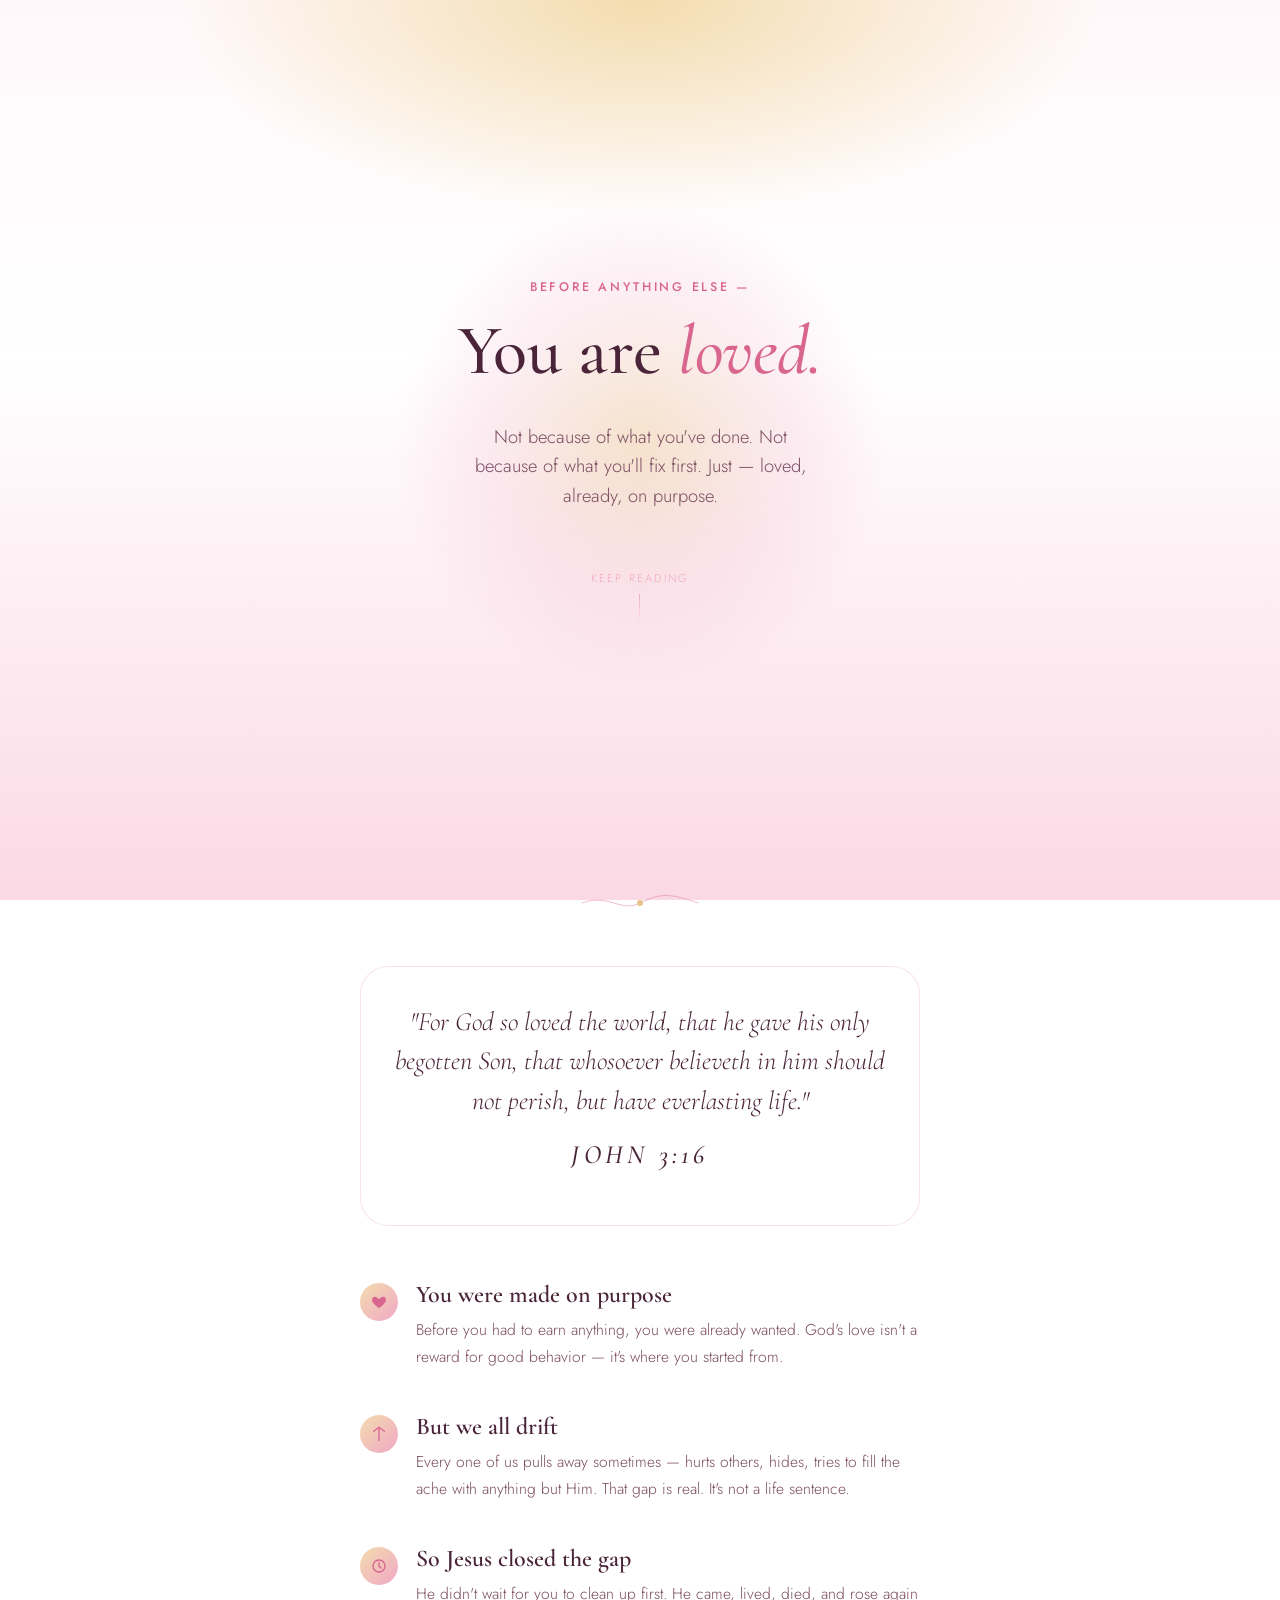
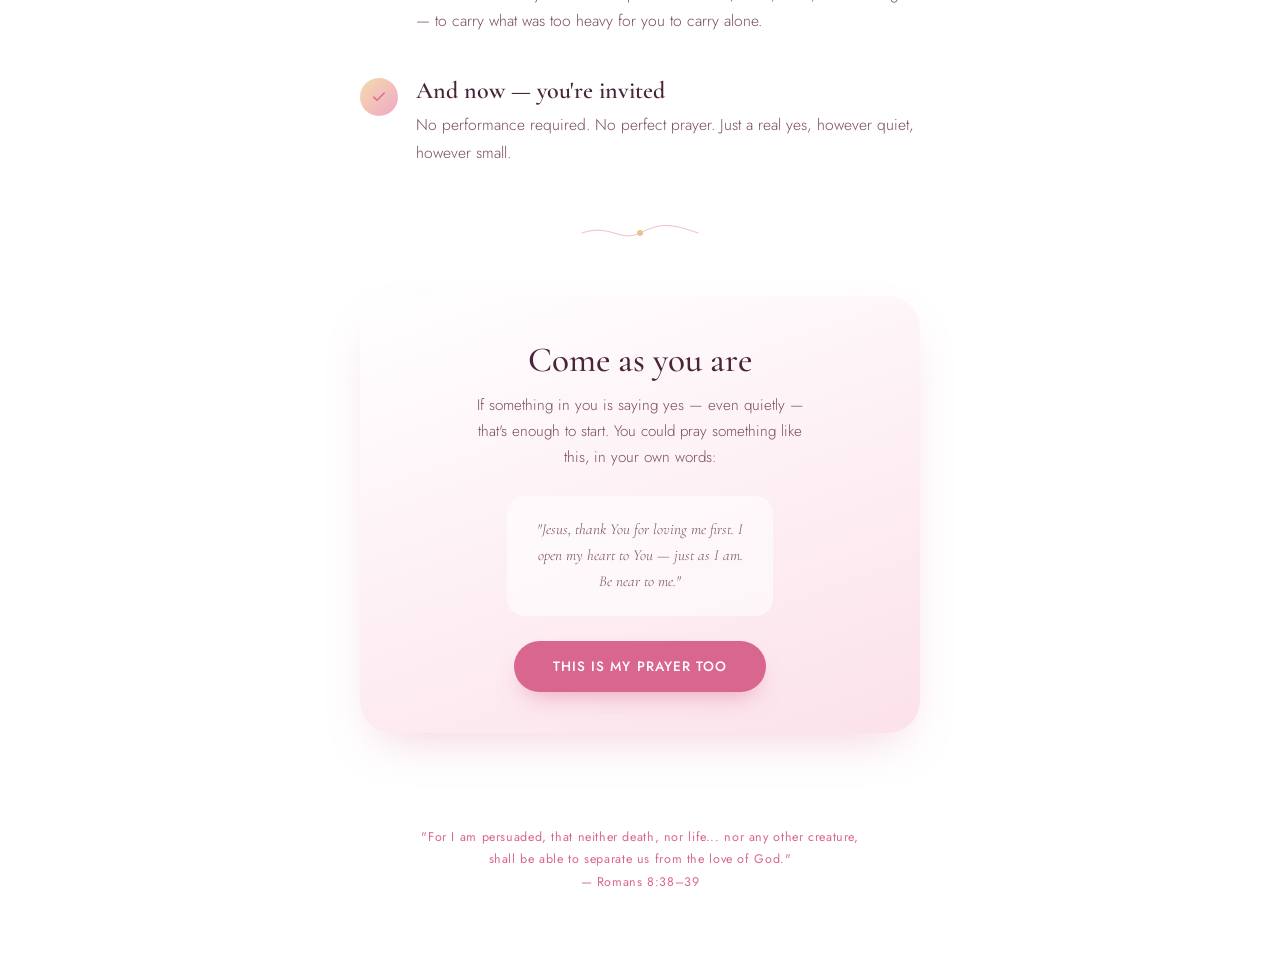
==== jesuslovesyou/index.html @ 0de94b1e "Add /jesuslovesyou landing page Publishes the "You Are Loved" gospel poster as a static page at jour" ====
<!DOCTYPE html>
<html lang="en">
<head>
<meta charset="UTF-8">
<meta name="viewport" content="width=device-width, initial-scale=1.0">
<title>You Are Loved — Good News</title>
<link rel="canonical" href="https://jourhelp.nl/jesuslovesyou">
<meta property="og:url" content="https://jourhelp.nl/jesuslovesyou">
<link rel="preconnect" href="https://fonts.googleapis.com">
<link rel="preconnect" href="https://fonts.gstatic.com" crossorigin>
<link href="https://fonts.googleapis.com/css2?family=Cormorant+Garamond:ital,wght@0,400;0,500;0,600;1,500&family=Jost:wght@300;400;500;600&display=swap" rel="stylesheet">
<style>
  :root{
    --blush:#fff8fa;
    --petal:#fbd9e4;
    --rose:#f0a8c6;
    --rosedeep:#d9668f;
    --plum:#4a2438;
    --plum-soft:#7a4c60;
    --gold:#e6b877;
    --gold-soft:#f3dcae;
    --max:640px;
  }

  *{box-sizing:border-box;}

  html{scroll-behavior:smooth;}

  body{
    margin:0;
    background:
      radial-gradient(60% 40% at 50% 0%, var(--gold-soft) 0%, transparent 60%),
      linear-gradient(180deg, var(--blush) 0%, #fff 40%, var(--petal) 100%);
    background-attachment:fixed;
    color:var(--plum);
    font-family:'Jost', sans-serif;
    font-weight:300;
    -webkit-font-smoothing:antialiased;
    text-rendering:optimizeLegibility;
  }

  .wrap{
    max-width:var(--max);
    margin:0 auto;
    padding:clamp(1.5rem, 6vw, 3rem) clamp(1.25rem, 6vw, 2.5rem) 4rem;
    position:relative;
  }

  /* ---------- Hero ---------- */

  .hero{
    min-height:88vh;
    display:flex;
    flex-direction:column;
    align-items:center;
    justify-content:center;
    text-align:center;
    position:relative;
  }

  .glow{
    position:absolute;
    top:50%; left:50%;
    width:min(80vw, 480px);
    height:min(80vw, 480px);
    transform:translate(-50%,-50%);
    background:radial-gradient(circle, rgba(230,184,119,0.35) 0%, rgba(240,168,198,0.18) 45%, transparent 72%);
    filter:blur(6px);
    border-radius:50%;
    z-index:0;
    animation:breathe 7s ease-in-out infinite;
  }

  @keyframes breathe{
    0%, 100%{ transform:translate(-50%,-50%) scale(1); opacity:0.9; }
    50%{ transform:translate(-50%,-50%) scale(1.08); opacity:1; }
  }

  .eyebrow{
    position:relative; z-index:1;
    font-size:0.78rem;
    letter-spacing:0.22em;
    text-transform:uppercase;
    color:var(--rosedeep);
    margin-bottom:1.1rem;
    font-weight:500;
  }

  h1{
    position:relative; z-index:1;
    font-family:'Cormorant Garamond', serif;
    font-weight:500;
    font-size:clamp(2.6rem, 9vw, 4.4rem);
    line-height:1.05;
    margin:0 0 1rem;
    color:var(--plum);
  }

  h1 em{
    font-style:italic;
    color:var(--rosedeep);
  }

  .hero-sub{
    position:relative; z-index:1;
    font-size:clamp(1rem, 2.6vw, 1.15rem);
    color:var(--plum-soft);
    max-width:32ch;
    line-height:1.6;
    font-weight:300;
  }

  .scroll-cue{
    position:relative; z-index:1;
    margin-top:2.6rem;
    font-size:0.7rem;
    letter-spacing:0.2em;
    text-transform:uppercase;
    color:var(--rose);
    display:flex;
    flex-direction:column;
    align-items:center;
    gap:0.5rem;
  }

  .scroll-cue::after{
    content:"";
    width:1px; height:28px;
    background:linear-gradient(var(--rose), transparent);
    animation:drip 2.2s ease-in-out infinite;
  }

  @keyframes drip{
    0%{ opacity:0; transform:scaleY(0.4); }
    50%{ opacity:1; transform:scaleY(1); }
    100%{ opacity:0; transform:scaleY(0.4); }
  }

  /* ---------- Divider ---------- */

  .divider{
    display:flex;
    justify-content:center;
    margin:3.2rem 0;
    opacity:0.85;
  }

  /* ---------- Verse block ---------- */

  .verse-block{
    text-align:center;
    padding:2.2rem clamp(1rem,4vw,2rem);
    background:rgba(255,255,255,0.55);
    border:1px solid rgba(217,102,143,0.18);
    border-radius:28px;
    backdrop-filter:blur(6px);
  }

  .verse-block p{
    font-family:'Cormorant Garamond', serif;
    font-style:italic;
    font-size:clamp(1.3rem, 4vw, 1.65rem);
    line-height:1.5;
    color:var(--plum);
    margin:0 0 0.9rem;
  }

  .verse-ref{
    font-family:'Jost', sans-serif;
    font-size:0.78rem;
    letter-spacing:0.16em;
    text-transform:uppercase;
    color:var(--rosedeep);
    font-weight:500;
  }

  /* ---------- Story beats ---------- */

  .beats{
    display:flex;
    flex-direction:column;
    gap:2.6rem;
    margin:3.4rem 0;
  }

  .beat{
    display:grid;
    grid-template-columns:auto 1fr;
    gap:1.1rem;
    align-items:start;
  }

  .beat-mark{
    width:38px; height:38px;
    flex-shrink:0;
    border-radius:50%;
    background:linear-gradient(135deg, var(--gold-soft), var(--rose));
    display:flex; align-items:center; justify-content:center;
    margin-top:0.15rem;
  }

  .beat-mark svg{ width:16px; height:16px; }

  .beat h3{
    font-family:'Cormorant Garamond', serif;
    font-weight:600;
    font-size:clamp(1.25rem, 3.4vw, 1.5rem);
    margin:0 0 0.4rem;
    color:var(--plum);
  }

  .beat p{
    margin:0;
    font-size:0.98rem;
    line-height:1.75;
    color:var(--plum-soft);
    font-weight:300;
  }

  /* ---------- Invitation ---------- */

  .invite{
    text-align:center;
    padding:2.6rem clamp(1.25rem,5vw,2.4rem);
    background:linear-gradient(160deg, #fff 0%, var(--petal) 130%);
    border-radius:32px;
    box-shadow:0 20px 50px -20px rgba(217,102,143,0.35);
  }

  .invite h2{
    font-family:'Cormorant Garamond', serif;
    font-weight:500;
    font-size:clamp(1.7rem, 5vw, 2.2rem);
    margin:0 0 0.8rem;
  }

  .invite p{
    font-size:0.95rem;
    line-height:1.7;
    color:var(--plum-soft);
    max-width:38ch;
    margin:0 auto 1.6rem;
    font-weight:300;
  }

  .prayer{
    font-family:'Cormorant Garamond', serif;
    font-style:italic;
    font-size:1.05rem;
    line-height:1.7;
    color:var(--plum);
    background:rgba(255,255,255,0.6);
    border-radius:18px;
    padding:1.3rem 1.4rem;
    margin:0 0 1.8rem;
  }

  .cta{
    display:inline-block;
    padding:0.95rem 2.4rem;
    background:var(--rosedeep);
    color:#fff;
    text-decoration:none;
    border-radius:999px;
    font-size:0.85rem;
    letter-spacing:0.08em;
    text-transform:uppercase;
    font-weight:500;
    transition:transform 0.25s ease, box-shadow 0.25s ease;
    box-shadow:0 12px 24px -10px rgba(217,102,143,0.55);
  }

  .cta:hover{
    transform:translateY(-2px);
    box-shadow:0 16px 30px -10px rgba(217,102,143,0.6);
  }

  /* ---------- Footer ---------- */

  footer{
    text-align:center;
    margin-top:3.4rem;
    padding-top:1.6rem;
  }

  footer p{
    font-size:0.78rem;
    letter-spacing:0.05em;
    color:var(--rosedeep);
    line-height:1.8;
    font-weight:400;
  }

  @media (prefers-reduced-motion: reduce){
    .glow, .scroll-cue::after{ animation:none; }
  }

  @media (max-width:380px){
    .beat{ grid-template-columns:1fr; }
    .beat-mark{ margin-bottom:0.3rem; }
  }
</style>
</head>
<body>

<div class="wrap">

  <section class="hero">
    <div class="glow" aria-hidden="true"></div>
    <p class="eyebrow">before anything else —</p>
    <h1>You are <em>loved.</em></h1>
    <p class="hero-sub">Not because of what you've done. Not because of what you'll fix first. Just — loved, already, on purpose.</p>
    <div class="scroll-cue">keep reading</div>
  </section>

  <div class="divider" aria-hidden="true">
    <svg width="120" height="24" viewBox="0 0 120 24" fill="none">
      <path d="M2 12 C 30 2, 40 22, 60 12 S 90 2, 118 12" stroke="#d9668f" stroke-width="1" stroke-linecap="round" opacity="0.5"/>
      <circle cx="60" cy="12" r="3" fill="#e6b877"/>
    </svg>
  </div>

  <div class="verse-block">
    <p>"For God so loved the world, that he gave his only begotten Son, that whosoever believeth in him should not perish, but have everlasting life."</p>
    <p class="verse-ref">John 3:16</p>
  </div>

  <div class="beats">

    <div class="beat">
      <div class="beat-mark" aria-hidden="true">
        <svg viewBox="0 0 24 24" fill="none"><path d="M12 21s-7-4.35-9.5-9C.5 8 2 4 6 4c2.2 0 3.8 1.3 6 4 2.2-2.7 3.8-4 6-4 4 0 5.5 4 3.5 8-2.5 4.65-9.5 9-9.5 9z" fill="#d9668f"/></svg>
      </div>
      <div>
        <h3>You were made on purpose</h3>
        <p>Before you had to earn anything, you were already wanted. God's love isn't a reward for good behavior — it's where you started from.</p>
      </div>
    </div>

    <div class="beat">
      <div class="beat-mark" aria-hidden="true">
        <svg viewBox="0 0 24 24" fill="none"><path d="M12 2v20M4 8l8-6 8 6" stroke="#d9668f" stroke-width="2" stroke-linecap="round" stroke-linejoin="round"/></svg>
      </div>
      <div>
        <h3>But we all drift</h3>
        <p>Every one of us pulls away sometimes — hurts others, hides, tries to fill the ache with anything but Him. That gap is real. It's not a life sentence.</p>
      </div>
    </div>

    <div class="beat">
      <div class="beat-mark" aria-hidden="true">
        <svg viewBox="0 0 24 24" fill="none"><circle cx="12" cy="12" r="9" stroke="#d9668f" stroke-width="2"/><path d="M12 7v5l3 3" stroke="#d9668f" stroke-width="2" stroke-linecap="round"/></svg>
      </div>
      <div>
        <h3>So Jesus closed the gap</h3>
        <p>He didn't wait for you to clean up first. He came, lived, died, and rose again — to carry what was too heavy for you to carry alone.</p>
      </div>
    </div>

    <div class="beat">
      <div class="beat-mark" aria-hidden="true">
        <svg viewBox="0 0 24 24" fill="none"><path d="M4 12l5 5L20 6" stroke="#d9668f" stroke-width="2" stroke-linecap="round" stroke-linejoin="round"/></svg>
      </div>
      <div>
        <h3>And now — you're invited</h3>
        <p>No performance required. No perfect prayer. Just a real yes, however quiet, however small.</p>
      </div>
    </div>

  </div>

  <div class="divider" aria-hidden="true">
    <svg width="120" height="24" viewBox="0 0 120 24" fill="none">
      <path d="M2 12 C 30 2, 40 22, 60 12 S 90 2, 118 12" stroke="#d9668f" stroke-width="1" stroke-linecap="round" opacity="0.5"/>
      <circle cx="60" cy="12" r="3" fill="#e6b877"/>
    </svg>
  </div>

  <div class="invite">
    <h2>Come as you are</h2>
    <p>If something in you is saying yes — even quietly — that's enough to start. You could pray something like this, in your own words:</p>
    <p class="prayer">"Jesus, thank You for loving me first. I open my heart to You — just as I am. Be near to me."</p>
    <a class="cta" href="#" onclick="return false;">This is my prayer too</a>
  </div>

  <footer>
    <p>"For I am persuaded, that neither death, nor life... nor any other creature,<br>shall be able to separate us from the love of God."<br>— Romans 8:38–39</p>
  </footer>

</div>

</body>
</html>
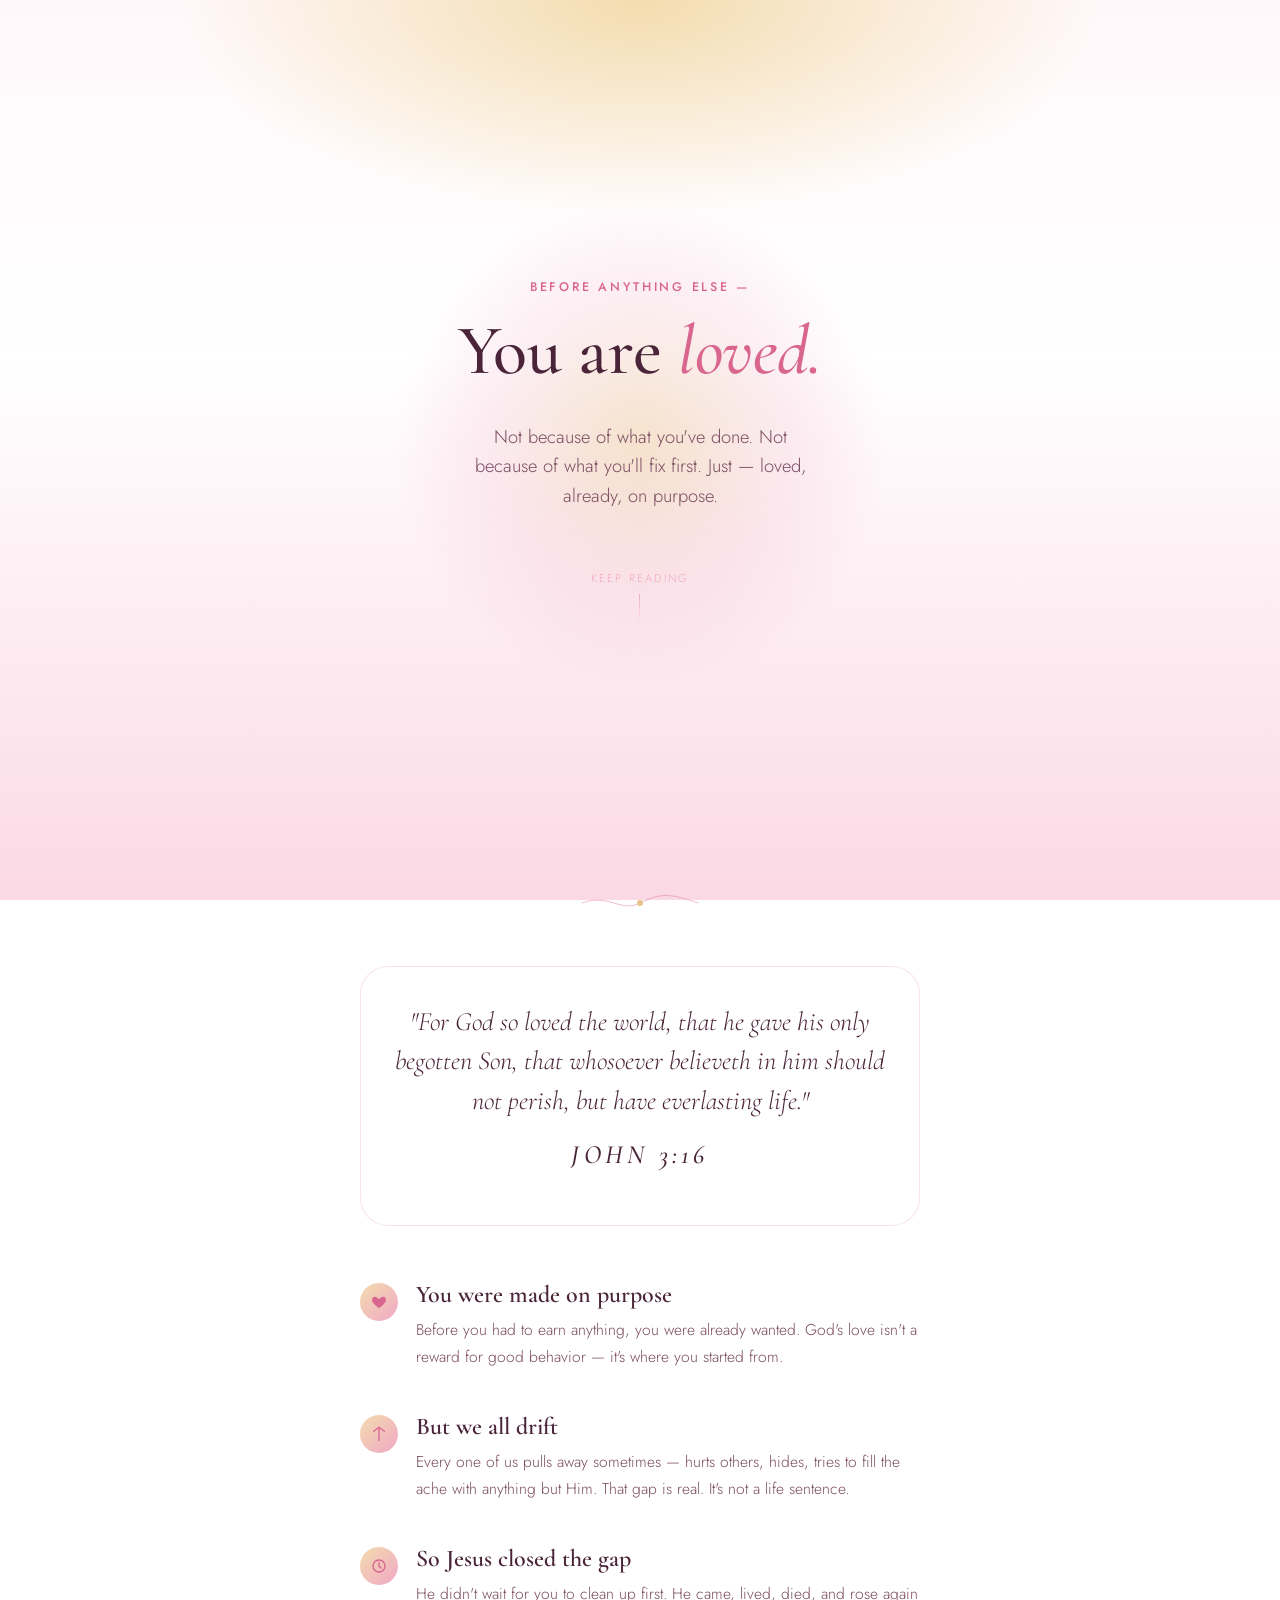
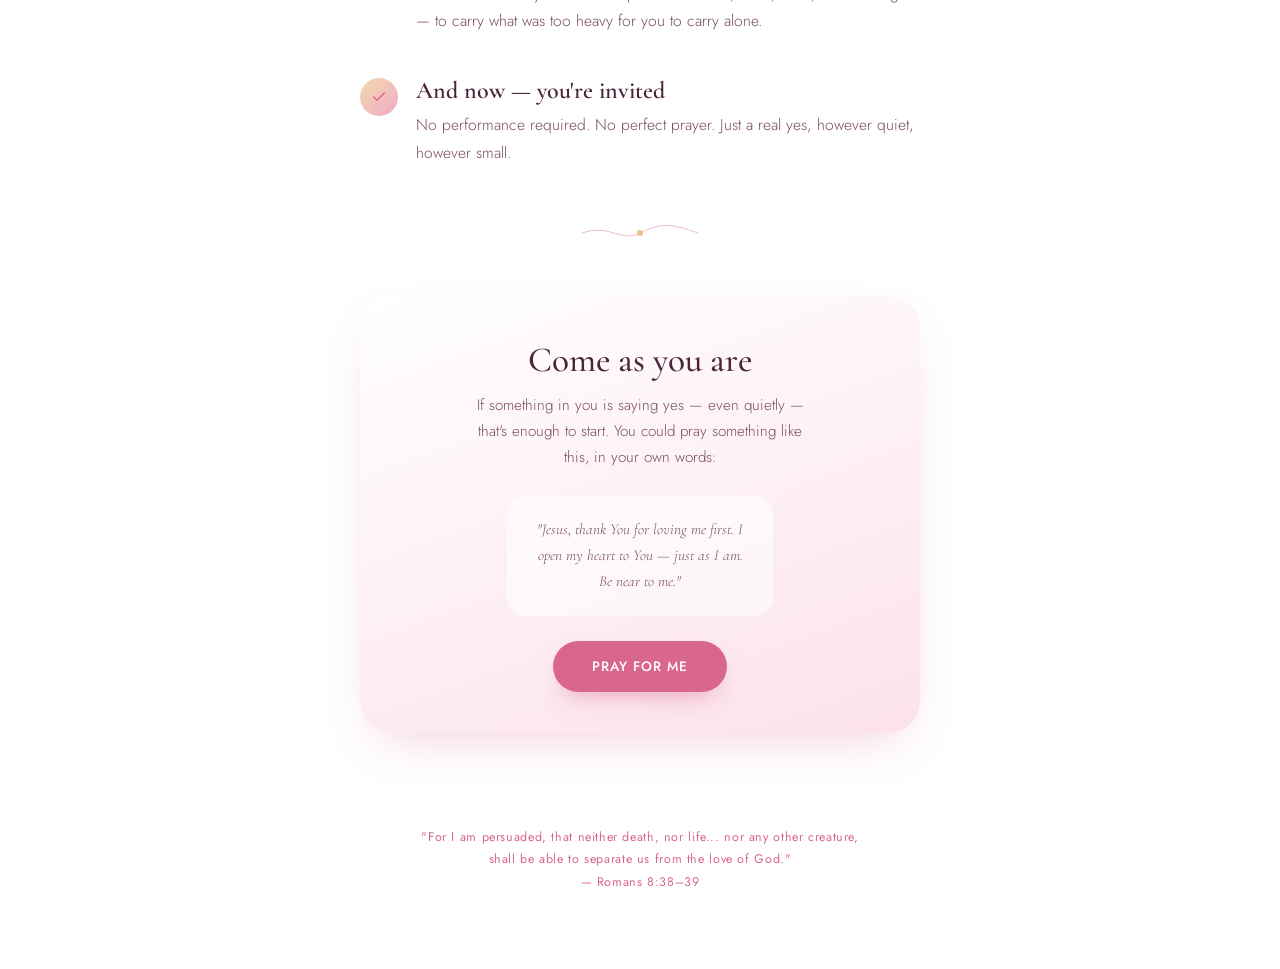
==== commit 5c453fb8: "Turn CTA into a two-step "pray for me" prayer request form Renames the button to "Pray for me". Firs" ====
--- a/jesuslovesyou/index.html
+++ b/jesuslovesyou/index.html
@@ -261,11 +261,14 @@
     background:var(--rosedeep);
     color:#fff;
     text-decoration:none;
+    border:none;
     border-radius:999px;
+    font-family:'Jost', sans-serif;
     font-size:0.85rem;
     letter-spacing:0.08em;
     text-transform:uppercase;
     font-weight:500;
+    cursor:pointer;
     transition:transform 0.25s ease, box-shadow 0.25s ease;
     box-shadow:0 12px 24px -10px rgba(217,102,143,0.55);
   }
@@ -273,6 +276,37 @@
   .cta:hover{
     transform:translateY(-2px);
     box-shadow:0 16px 30px -10px rgba(217,102,143,0.6);
+  }
+
+  .pray-form{
+    display:flex;
+    flex-direction:column;
+    align-items:center;
+    gap:0.9rem;
+  }
+
+  .pray-input{
+    display:none;
+    width:100%;
+    max-width:280px;
+    padding:0.85rem 1.1rem;
+    border:1px solid rgba(217,102,143,0.35);
+    border-radius:999px;
+    background:#fff;
+    color:var(--plum);
+    font-family:'Jost', sans-serif;
+    font-size:0.95rem;
+    text-align:center;
+    outline:none;
+  }
+
+  .pray-input.show{
+    display:block;
+  }
+
+  .pray-input:focus{
+    border-color:var(--rosedeep);
+    box-shadow:0 0 0 3px rgba(217,102,143,0.15);
   }
 
   /* ---------- Footer ---------- */
@@ -380,7 +414,11 @@
     <h2>Come as you are</h2>
     <p>If something in you is saying yes — even quietly — that's enough to start. You could pray something like this, in your own words:</p>
     <p class="prayer">"Jesus, thank You for loving me first. I open my heart to You — just as I am. Be near to me."</p>
-    <a class="cta" href="#" onclick="return false;">This is my prayer too</a>
+
+    <form class="pray-form" id="prayForm" novalidate>
+      <input type="text" id="prayName" class="pray-input" placeholder="Your first name" aria-label="Your first name" autocomplete="given-name">
+      <button type="submit" class="cta" id="prayBtn">Pray for me</button>
+    </form>
   </div>
 
   <footer>
@@ -389,5 +427,34 @@
 
 </div>
 
+<script>
+(function(){
+  var form = document.getElementById('prayForm');
+  var input = document.getElementById('prayName');
+  var revealed = false;
+
+  form.addEventListener('submit', function(e){
+    e.preventDefault();
+
+    if(!revealed){
+      revealed = true;
+      input.classList.add('show');
+      input.focus();
+      return;
+    }
+
+    var name = input.value.trim();
+    if(!name){
+      input.focus();
+      return;
+    }
+
+    var subject = encodeURIComponent('Pray for ' + name);
+    var body = encodeURIComponent(name + ' has asked for prayer on jourhelp.nl/jesuslovesyou.');
+    window.location.href = 'mailto:jourhelp@icloud.com?subject=' + subject + '&body=' + body;
+  });
+})();
+</script>
+
 </body>
 </html>
